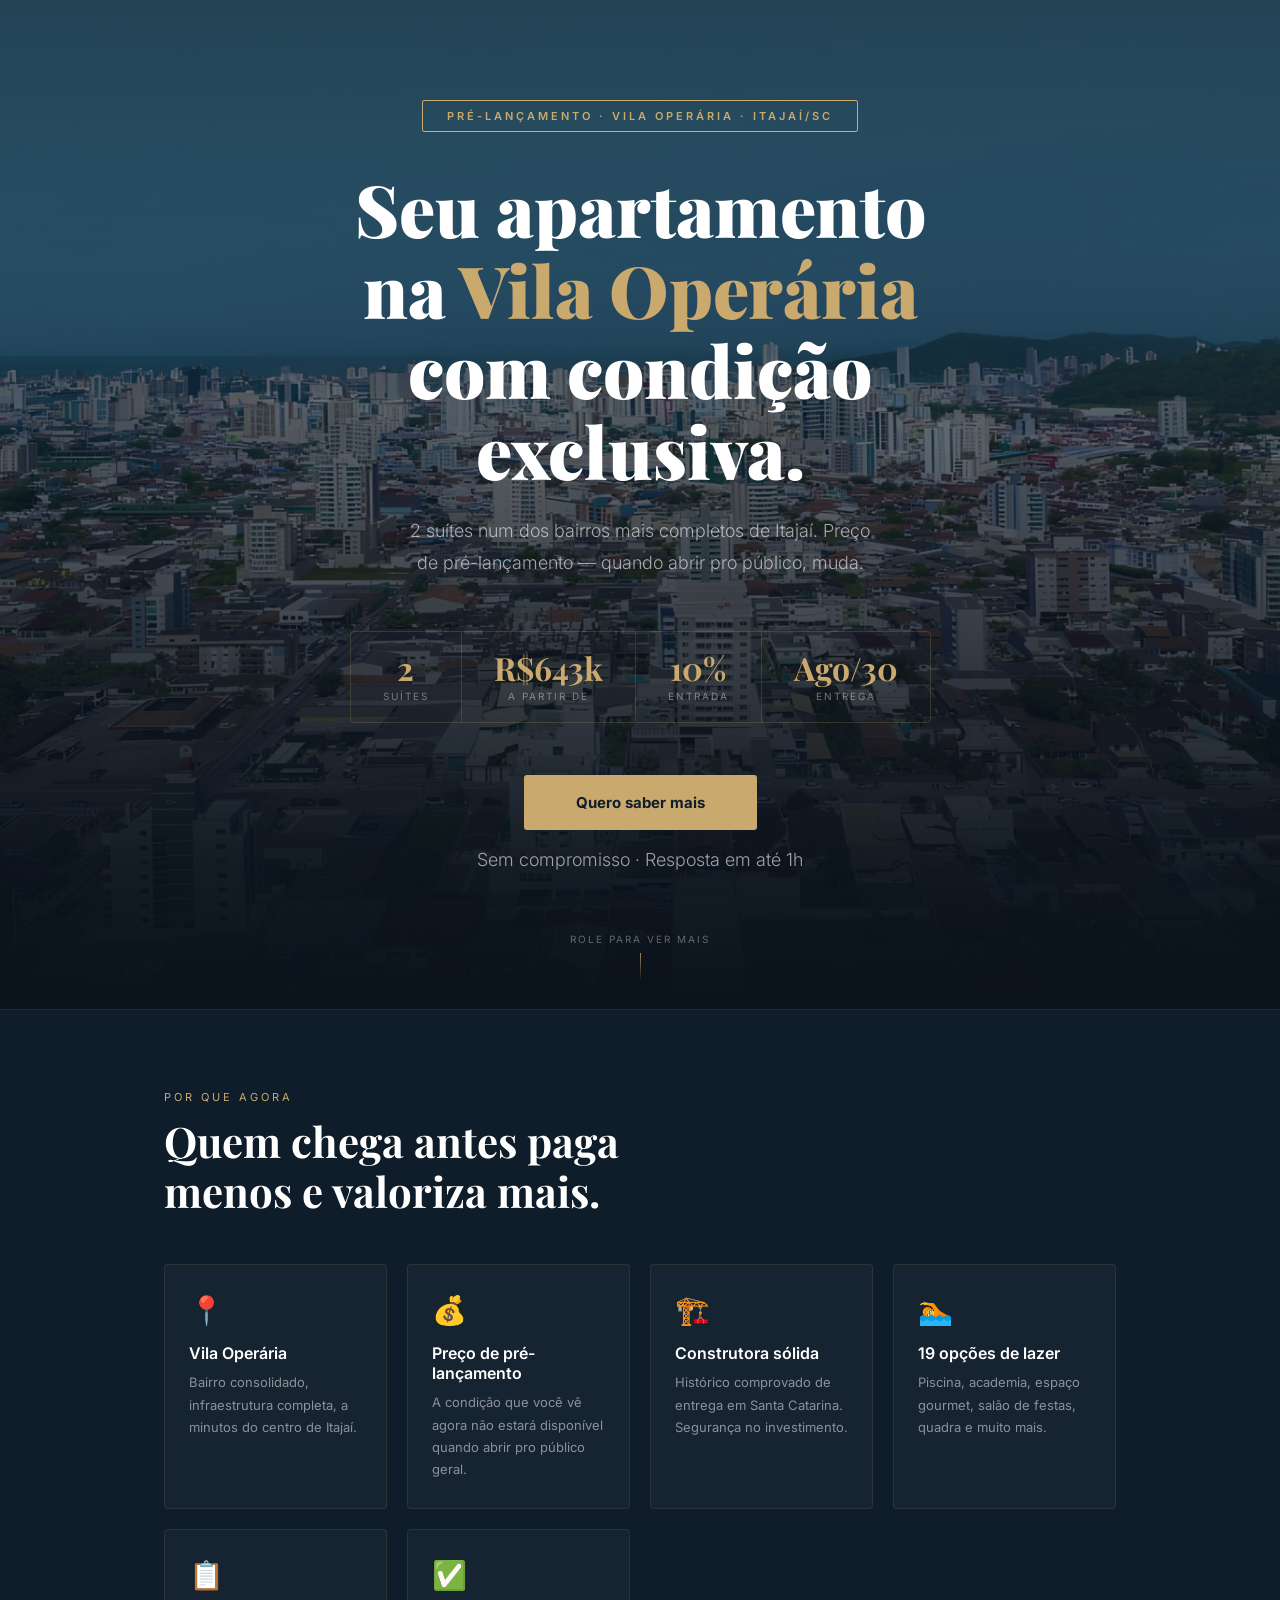
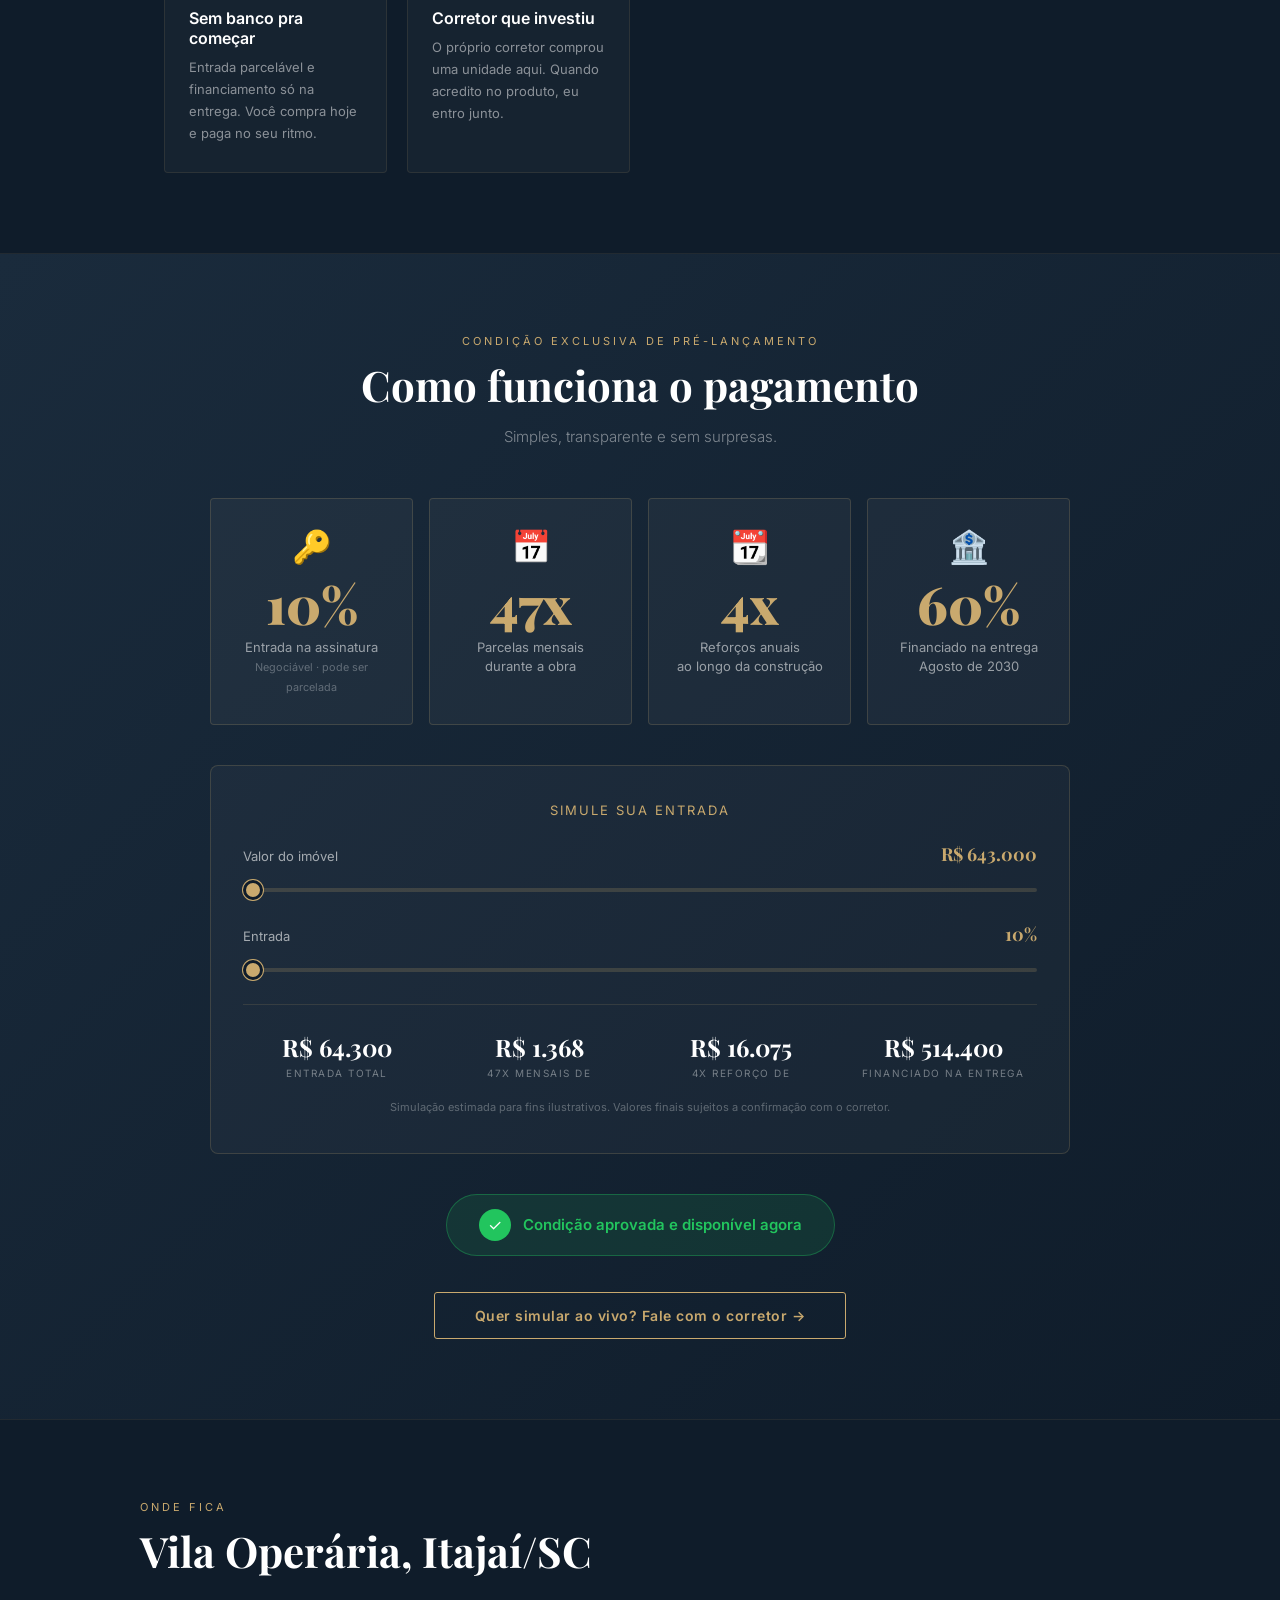
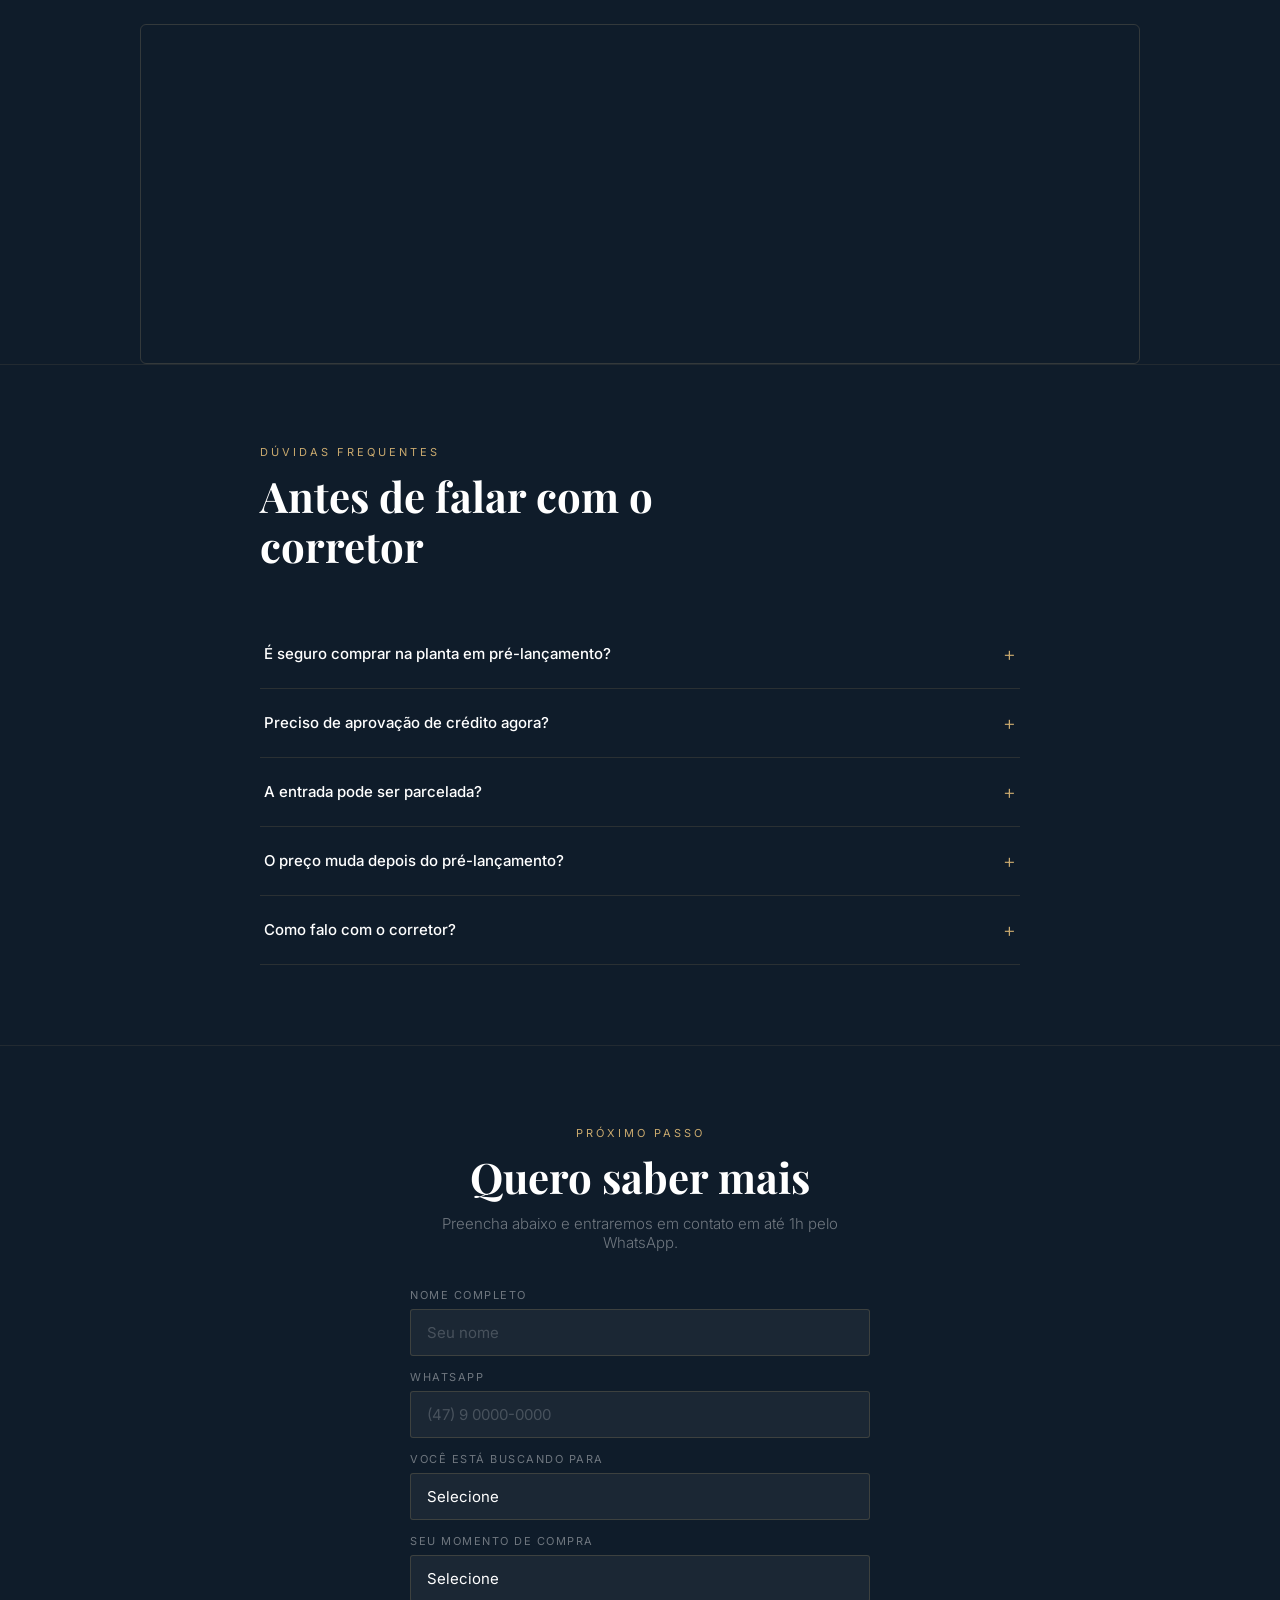
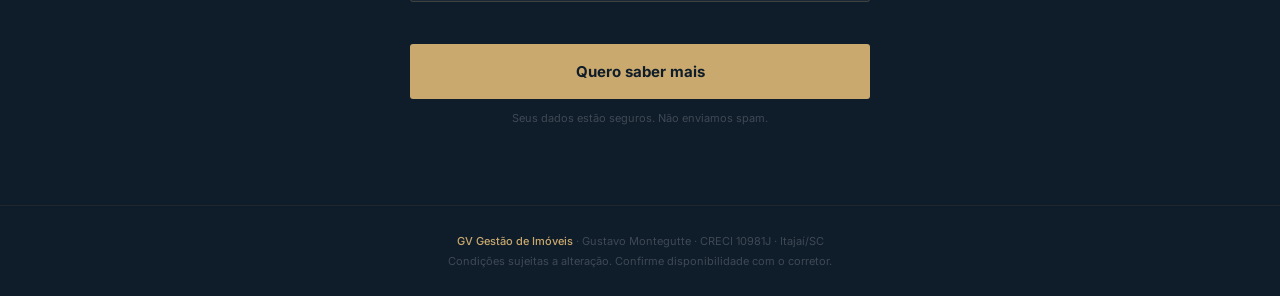
==== index.html @ d8d47662 "Add interactive real estate landing page Header sticky com CTA, barra de progresso de scroll, contad" ====
<!DOCTYPE html>
<html lang="pt-BR">
<head>
<meta charset="UTF-8">
<meta name="viewport" content="width=device-width, initial-scale=1.0">
<title>Apartamentos na Vila Operária — Pré-Lançamento</title>
<meta name="description" content="Apartamentos de 2 suítes na Vila Operária, Itajaí/SC. Condição exclusiva de pré-lançamento, entrada parcelada e financiamento só na entrega.">
<style>
@import url('https://fonts.googleapis.com/css2?family=Playfair+Display:wght@400;700;900&family=Inter:wght@300;400;500;600;700&display=swap');

*,*::before,*::after{box-sizing:border-box;margin:0;padding:0}
:root{
  --navy:#0F1C2A;
  --navy2:#1A2B3C;
  --gold:#C9A96E;
  --gold2:#A8864F;
  --white:#FFFFFF;
  --green:#22C55E;
  --red:#EF4444;
}
html{scroll-behavior:smooth}
body{font-family:'Inter',sans-serif;background:var(--navy);color:var(--white);-webkit-font-smoothing:antialiased;overflow-x:hidden}

/* ANIMAÇÕES */
@keyframes fadeUp{from{opacity:0;transform:translateY(28px)}to{opacity:1;transform:translateY(0)}}
@keyframes fadeIn{from{opacity:0}to{opacity:1}}
@keyframes pulse{0%,100%{box-shadow:0 0 0 0 rgba(34,197,94,0.5)}50%{box-shadow:0 0 0 10px rgba(34,197,94,0)}}
@keyframes spin{to{transform:rotate(360deg)}}
.fade-up{opacity:0;transform:translateY(28px);transition:opacity 0.7s ease,transform 0.7s ease}
.fade-up.visible{opacity:1;transform:translateY(0)}

/* PROGRESS BAR */
.progress-bar{position:fixed;top:0;left:0;height:3px;background:linear-gradient(90deg,var(--gold),var(--gold2));width:0%;z-index:1000;transition:width 0.1s linear}

/* HEADER */
.site-header{
  position:fixed;top:0;left:0;right:0;z-index:900;
  display:flex;align-items:center;justify-content:space-between;
  padding:16px 24px;background:rgba(15,28,42,0);
  border-bottom:1px solid rgba(201,169,110,0);
  transition:background 0.3s ease,border-color 0.3s ease,padding 0.3s ease;
  transform:translateY(-100%);
}
.site-header.show{transform:translateY(0)}
.site-header.scrolled{background:rgba(15,28,42,0.92);backdrop-filter:blur(10px);border-bottom-color:rgba(201,169,110,0.15);padding:12px 24px}
.site-header .logo{font-family:'Playfair Display',serif;font-weight:700;font-size:18px;color:var(--white);letter-spacing:0.5px}
.site-header .logo span{color:var(--gold)}
.site-header nav{display:flex;align-items:center;gap:28px}
.site-header nav a{color:rgba(255,255,255,0.65);text-decoration:none;font-size:13px;font-weight:500;transition:color 0.2s}
.site-header nav a:hover{color:var(--gold)}
.header-cta{
  background:var(--gold);color:var(--navy);font-size:13px;font-weight:700;
  padding:10px 22px;border-radius:3px;text-decoration:none;transition:background 0.2s;
  white-space:nowrap;
}
.header-cta:hover{background:var(--gold2)}
.nav-links{display:flex}
@media(max-width:700px){
  .nav-links{display:none}
}

/* HERO */
.hero{
  min-height:100vh;
  background:
    linear-gradient(to bottom,rgba(10,18,28,0.75) 0%,rgba(10,18,28,0.60) 40%,rgba(10,18,28,0.95) 85%,rgba(10,18,28,1) 100%),
    url('assets/hero-bg.jpg') center center/cover no-repeat;
  display:flex;flex-direction:column;align-items:center;justify-content:center;
  text-align:center;padding:100px 24px 80px;position:relative;
}
.badge{
  display:inline-block;border:1px solid var(--gold);color:var(--gold);
  font-size:11px;font-weight:600;letter-spacing:3px;text-transform:uppercase;
  padding:8px 24px;border-radius:2px;margin-bottom:36px;
  animation:fadeIn 1s ease forwards;
}
.hero h1{
  font-family:'Playfair Display',serif;
  font-size:clamp(38px,6vw,72px);font-weight:900;line-height:1.12;
  max-width:720px;margin-bottom:24px;
  animation:fadeUp 0.9s ease 0.2s forwards;opacity:0;
}
.hero h1 em{font-style:normal;color:var(--gold)}
.hero p{
  font-size:clamp(15px,2vw,18px);color:rgba(255,255,255,0.6);
  max-width:480px;margin-bottom:52px;font-weight:300;line-height:1.8;
  animation:fadeUp 0.9s ease 0.4s forwards;opacity:0;
}
.hero-nums{
  display:flex;gap:0;margin-bottom:52px;
  animation:fadeUp 0.9s ease 0.6s forwards;opacity:0;
  border:1px solid rgba(201,169,110,0.2);border-radius:4px;overflow:hidden;
}
.hero-num{
  padding:20px 32px;text-align:center;
  border-right:1px solid rgba(201,169,110,0.2);
}
.hero-num:last-child{border-right:none}
.hero-num .v{
  font-family:'Playfair Display',serif;font-size:clamp(22px,3vw,32px);
  font-weight:700;color:var(--gold);display:block;line-height:1;
}
.hero-num .l{
  font-size:10px;color:rgba(255,255,255,0.4);letter-spacing:2px;
  text-transform:uppercase;margin-top:6px;display:block;
}
.btn{
  position:relative;overflow:hidden;
  display:inline-block;background:var(--gold);color:var(--navy);
  font-size:15px;font-weight:700;padding:18px 52px;border-radius:3px;
  text-decoration:none;transition:background 0.2s,transform 0.15s;
  animation:fadeUp 0.9s ease 0.8s forwards;opacity:0;
  border:none;cursor:pointer;font-family:'Inter',sans-serif;
}
.btn:hover{background:var(--gold2);transform:translateY(-2px)}
.btn:active{transform:translateY(0)}
.btn .ripple{
  position:absolute;border-radius:50%;background:rgba(255,255,255,0.5);
  transform:scale(0);animation:ripple-anim 0.6s linear;pointer-events:none;
}
@keyframes ripple-anim{to{transform:scale(3);opacity:0}}
.btn-note{font-size:12px;color:rgba(255,255,255,0.3);margin-top:14px;
  animation:fadeUp 0.9s ease 1s forwards;opacity:0;}

.scroll-cue{
  position:absolute;bottom:28px;left:50%;transform:translateX(-50%);
  display:flex;flex-direction:column;align-items:center;gap:8px;
  color:rgba(255,255,255,0.35);font-size:10px;letter-spacing:2px;text-transform:uppercase;
  animation:fadeIn 1s ease 1.4s forwards;opacity:0;
}
.scroll-cue .arrow{width:1px;height:28px;background:linear-gradient(to bottom,rgba(201,169,110,0.8),transparent);
  position:relative;overflow:hidden}
.scroll-cue .arrow::after{
  content:'';position:absolute;top:-100%;left:0;width:100%;height:100%;
  background:var(--gold);animation:scrollDown 1.8s ease infinite;
}
@keyframes scrollDown{0%{top:-100%}100%{top:100%}}

/* DIVIDER */
.divider{width:100%;height:1px;background:rgba(201,169,110,0.1)}

/* SEÇÃO GENÉRICA */
.section{padding:80px 24px;max-width:1000px;margin:0 auto}
.sec-label{font-size:11px;letter-spacing:3px;text-transform:uppercase;color:var(--gold);margin-bottom:12px}
.sec-title{font-family:'Playfair Display',serif;font-size:clamp(26px,4vw,42px);font-weight:700;margin-bottom:48px;max-width:560px;line-height:1.2}

/* CARDS DIFERENCIAIS */
.grid{display:grid;grid-template-columns:repeat(auto-fit,minmax(220px,1fr));gap:20px}
.card{
  background:rgba(255,255,255,0.03);border:1px solid rgba(201,169,110,0.12);
  border-radius:4px;padding:28px 24px;transition:border-color 0.2s,transform 0.2s,background 0.2s;
}
.card:hover{border-color:rgba(201,169,110,0.35);transform:translateY(-3px);background:rgba(255,255,255,0.05)}
.card-icon{font-size:28px;margin-bottom:16px;transition:transform 0.3s ease}
.card:hover .card-icon{transform:scale(1.15) rotate(-4deg)}
.card h3{font-size:16px;font-weight:600;margin-bottom:8px}
.card p{font-size:13px;color:rgba(255,255,255,0.5);line-height:1.7}

/* BLOCO CONDIÇÃO */
.cond-section{
  background:linear-gradient(135deg,#1A2B3C 0%,#0F1C2A 100%);
  padding:80px 24px;
}
.cond-wrap{max-width:860px;margin:0 auto;text-align:center}
.cond-wrap .sec-title{margin:0 auto 16px;text-align:center}
.cond-sub{font-size:15px;color:rgba(255,255,255,0.45);margin-bottom:52px;font-weight:300}

.cond-grid{display:grid;grid-template-columns:repeat(auto-fit,minmax(180px,1fr));gap:16px;margin-bottom:40px}
.cond-card{
  background:rgba(255,255,255,0.04);border:1px solid rgba(201,169,110,0.2);
  border-radius:4px;padding:28px 20px;text-align:center;transition:transform 0.2s,border-color 0.2s;
}
.cond-card:hover{transform:translateY(-3px);border-color:rgba(201,169,110,0.4)}
.cond-card .icon{font-size:32px;margin-bottom:12px}
.cond-card .pct{
  font-family:'Playfair Display',serif;font-size:clamp(32px,5vw,52px);
  font-weight:900;color:var(--gold);line-height:1;display:block;
}
.cond-card .desc{font-size:13px;color:rgba(255,255,255,0.55);margin-top:8px;line-height:1.5}

.aprovado{
  display:inline-flex;align-items:center;gap:12px;
  background:rgba(34,197,94,0.12);border:1px solid rgba(34,197,94,0.35);
  border-radius:50px;padding:14px 32px;margin-bottom:36px;
}
.aprovado .check{
  width:32px;height:32px;background:var(--green);border-radius:50%;
  display:flex;align-items:center;justify-content:center;font-size:16px;
  flex-shrink:0;
}
.aprovado span{font-size:15px;font-weight:600;color:var(--green)}

.btn-outline{
  display:inline-block;border:1px solid var(--gold);color:var(--gold);
  font-size:14px;font-weight:600;padding:14px 40px;border-radius:3px;
  text-decoration:none;letter-spacing:0.5px;transition:background 0.2s,color 0.2s;
}
.btn-outline:hover{background:var(--gold);color:var(--navy)}

/* SIMULADOR */
.simulator{
  background:rgba(255,255,255,0.03);border:1px solid rgba(201,169,110,0.2);
  border-radius:8px;padding:36px 32px;margin-bottom:40px;text-align:left;
}
.simulator-title{font-size:13px;letter-spacing:2px;text-transform:uppercase;color:var(--gold);margin-bottom:24px;text-align:center}
.sim-row{margin-bottom:26px}
.sim-row-head{display:flex;justify-content:space-between;align-items:baseline;margin-bottom:10px}
.sim-row-head label{font-size:13px;color:rgba(255,255,255,0.6)}
.sim-row-head .sim-val{font-family:'Playfair Display',serif;color:var(--gold);font-weight:700;font-size:18px}
input[type="range"]{
  -webkit-appearance:none;width:100%;height:4px;border-radius:2px;
  background:rgba(201,169,110,0.2);outline:none;
}
input[type="range"]::-webkit-slider-thumb{
  -webkit-appearance:none;width:20px;height:20px;border-radius:50%;
  background:var(--gold);cursor:pointer;border:3px solid var(--navy);box-shadow:0 0 0 1px var(--gold);
  transition:transform 0.15s;
}
input[type="range"]::-webkit-slider-thumb:hover{transform:scale(1.15)}
input[type="range"]::-moz-range-thumb{
  width:20px;height:20px;border-radius:50%;background:var(--gold);cursor:pointer;
  border:3px solid var(--navy);box-shadow:0 0 0 1px var(--gold);
}
.sim-results{
  display:grid;grid-template-columns:repeat(auto-fit,minmax(140px,1fr));gap:14px;
  margin-top:28px;padding-top:26px;border-top:1px solid rgba(201,169,110,0.15);
}
.sim-result{text-align:center}
.sim-result .n{font-family:'Playfair Display',serif;font-size:clamp(18px,2.4vw,24px);font-weight:700;color:var(--white);display:block}
.sim-result .lbl{font-size:10px;color:rgba(255,255,255,0.4);letter-spacing:1.5px;text-transform:uppercase;margin-top:4px;display:block}
.sim-note{font-size:11px;color:rgba(255,255,255,0.3);margin-top:20px;text-align:center;line-height:1.6}

/* MAPA / LOCALIZAÇÃO */
.map-section{padding:80px 24px 0}
.map-wrap{max-width:1000px;margin:0 auto}
.map-frame{
  width:100%;height:340px;border:1px solid rgba(201,169,110,0.2);border-radius:6px;
  overflow:hidden;filter:grayscale(0.3) contrast(1.05);
}
.map-frame iframe{width:100%;height:100%;border:0;display:block}

/* FAQ */
.faq-section{padding:80px 24px}
.faq-wrap{max-width:760px;margin:0 auto}
.faq-item{border-bottom:1px solid rgba(201,169,110,0.15)}
.faq-q{
  width:100%;background:none;border:none;text-align:left;
  padding:22px 4px;display:flex;justify-content:space-between;align-items:center;
  cursor:pointer;color:var(--white);font-size:15px;font-weight:500;font-family:'Inter',sans-serif;
}
.faq-q .plus{
  font-size:20px;color:var(--gold);flex-shrink:0;margin-left:16px;
  transition:transform 0.3s ease;font-weight:300;
}
.faq-item.open .faq-q .plus{transform:rotate(135deg)}
.faq-a{
  max-height:0;overflow:hidden;transition:max-height 0.35s ease,padding 0.35s ease;
  font-size:14px;color:rgba(255,255,255,0.55);line-height:1.8;padding:0 4px;
}
.faq-item.open .faq-a{max-height:260px;padding:0 4px 22px}

/* FORMULÁRIO */
.form-section{padding:80px 24px;text-align:center}
.form-wrap{max-width:460px;margin:0 auto}
.form-wrap .sec-title{margin:0 auto 12px;text-align:center}
.form-sub{font-size:15px;color:rgba(255,255,255,0.4);margin-bottom:36px;font-weight:300}
.form-group{margin-bottom:14px;text-align:left;position:relative}
.form-group label{
  display:block;font-size:11px;letter-spacing:1.5px;text-transform:uppercase;
  color:rgba(255,255,255,0.4);margin-bottom:7px;
}
.form-group input,.form-group select{
  width:100%;background:rgba(255,255,255,0.05);
  border:1px solid rgba(201,169,110,0.2);border-radius:3px;
  padding:13px 16px;color:var(--white);font-size:15px;
  font-family:'Inter',sans-serif;outline:none;transition:border-color 0.2s;
  -webkit-appearance:none;
}
.form-group input::placeholder{color:rgba(255,255,255,0.2)}
.form-group input:focus,.form-group select:focus{border-color:var(--gold)}
.form-group select option{background:var(--navy);color:var(--white)}
.form-group.error input,.form-group.error select{border-color:var(--red)}
.form-error{font-size:11px;color:var(--red);margin-top:6px;display:none}
.form-group.error .form-error{display:block}
.btn-full{width:100%;max-width:460px;text-align:center;margin-top:8px}
.btn-full:disabled{opacity:0.6;cursor:not-allowed;transform:none!important}
.form-note{font-size:11px;color:rgba(255,255,255,0.2);margin-top:12px}
.spinner{
  display:inline-block;width:14px;height:14px;border:2px solid rgba(15,28,42,0.3);
  border-top-color:var(--navy);border-radius:50%;animation:spin 0.6s linear infinite;
  vertical-align:middle;margin-right:8px;
}
.form-success{
  display:none;background:rgba(34,197,94,0.1);border:1px solid rgba(34,197,94,0.35);
  border-radius:6px;padding:28px 24px;text-align:center;
}
.form-success.show{display:block;animation:fadeUp 0.5s ease forwards}
.form-success .check{
  width:48px;height:48px;background:var(--green);border-radius:50%;
  display:flex;align-items:center;justify-content:center;font-size:22px;
  margin:0 auto 16px;
}
.form-success h3{font-size:17px;margin-bottom:8px}
.form-success p{font-size:13px;color:rgba(255,255,255,0.55);line-height:1.7}

/* FOOTER */
footer{padding:28px 24px;text-align:center;border-top:1px solid rgba(201,169,110,0.08)}
footer p{font-size:11px;color:rgba(255,255,255,0.2)}
footer strong{color:var(--gold);font-weight:500}

/* WHATSAPP FLUTUANTE */
.wa-float{
  position:fixed;bottom:24px;right:24px;z-index:800;
  width:58px;height:58px;border-radius:50%;
  background:var(--green);display:flex;align-items:center;justify-content:center;
  box-shadow:0 4px 18px rgba(0,0,0,0.35);text-decoration:none;
  animation:pulse 2.5s infinite;transition:transform 0.2s;
  opacity:0;transform:scale(0.6) translateY(20px);pointer-events:none;
}
.wa-float.show{opacity:1;transform:scale(1) translateY(0);pointer-events:auto}
.wa-float:hover{transform:scale(1.08)}
.wa-float svg{width:28px;height:28px;fill:#fff}

/* BACK TO TOP */
.to-top{
  position:fixed;bottom:24px;left:24px;z-index:800;
  width:44px;height:44px;border-radius:50%;
  background:rgba(255,255,255,0.06);border:1px solid rgba(201,169,110,0.3);
  color:var(--gold);display:flex;align-items:center;justify-content:center;
  cursor:pointer;font-size:16px;transition:opacity 0.3s,transform 0.2s,background 0.2s;
  opacity:0;transform:translateY(20px);pointer-events:none;
}
.to-top.show{opacity:1;transform:translateY(0);pointer-events:auto}
.to-top:hover{background:rgba(201,169,110,0.15)}

@media(max-width:560px){
  .hero-nums{flex-wrap:wrap}
  .hero-num{flex:1 1 40%}
  .to-top{width:38px;height:38px;bottom:20px;left:16px}
  .wa-float{width:52px;height:52px;bottom:20px;right:16px}
}
</style>
</head>
<body>

<div class="progress-bar" id="progressBar"></div>

<!-- HEADER STICKY -->
<header class="site-header" id="siteHeader">
  <div class="logo">GV <span>Imóveis</span></div>
  <nav>
    <div class="nav-links">
      <a href="#diferenciais">Diferenciais</a>
      <a href="#condicao">Pagamento</a>
      <a href="#faq">Dúvidas</a>
    </div>
  </nav>
  <a href="#formulario" class="header-cta">Falar com corretor</a>
</header>

<!-- HERO -->
<section class="hero">
  <span class="badge">Pré-Lançamento · Vila Operária · Itajaí/SC</span>

  <h1>Seu apartamento<br>na <em>Vila Operária</em><br>com condição exclusiva.</h1>

  <p>2 suítes num dos bairros mais completos de Itajaí. Preço de pré-lançamento — quando abrir pro público, muda.</p>

  <div class="hero-nums">
    <div class="hero-num"><span class="v" data-target="2" data-suffix="">0</span><span class="l">Suítes</span></div>
    <div class="hero-num"><span class="v" data-target="643" data-prefix="R$" data-suffix="k">R$0k</span><span class="l">A partir de</span></div>
    <div class="hero-num"><span class="v" data-target="10" data-suffix="%">0%</span><span class="l">Entrada</span></div>
    <div class="hero-num"><span class="v" data-static="Ago/30">Ago/30</span><span class="l">Entrega</span></div>
  </div>

  <a href="#formulario" class="btn" id="heroCta">Quero saber mais</a>
  <p class="btn-note">Sem compromisso · Resposta em até 1h</p>

  <div class="scroll-cue"><span>Role para ver mais</span><div class="arrow"></div></div>
</section>

<div class="divider"></div>

<!-- DIFERENCIAIS -->
<div class="section" id="diferenciais">
  <p class="sec-label fade-up">Por que agora</p>
  <h2 class="sec-title fade-up">Quem chega antes paga menos e valoriza mais.</h2>

  <div class="grid">
    <div class="card fade-up">
      <div class="card-icon">📍</div>
      <h3>Vila Operária</h3>
      <p>Bairro consolidado, infraestrutura completa, a minutos do centro de Itajaí.</p>
    </div>
    <div class="card fade-up">
      <div class="card-icon">💰</div>
      <h3>Preço de pré-lançamento</h3>
      <p>A condição que você vê agora não estará disponível quando abrir pro público geral.</p>
    </div>
    <div class="card fade-up">
      <div class="card-icon">🏗️</div>
      <h3>Construtora sólida</h3>
      <p>Histórico comprovado de entrega em Santa Catarina. Segurança no investimento.</p>
    </div>
    <div class="card fade-up">
      <div class="card-icon">🏊</div>
      <h3>19 opções de lazer</h3>
      <p>Piscina, academia, espaço gourmet, salão de festas, quadra e muito mais.</p>
    </div>
    <div class="card fade-up">
      <div class="card-icon">📋</div>
      <h3>Sem banco pra começar</h3>
      <p>Entrada parcelável e financiamento só na entrega. Você compra hoje e paga no seu ritmo.</p>
    </div>
    <div class="card fade-up">
      <div class="card-icon">✅</div>
      <h3>Corretor que investiu</h3>
      <p>O próprio corretor comprou uma unidade aqui. Quando acredito no produto, eu entro junto.</p>
    </div>
  </div>
</div>

<div class="divider"></div>

<!-- CONDIÇÃO DE PAGAMENTO -->
<section class="cond-section" id="condicao">
  <div class="cond-wrap">
    <p class="sec-label fade-up">Condição exclusiva de pré-lançamento</p>
    <h2 class="sec-title fade-up">Como funciona o pagamento</h2>
    <p class="cond-sub fade-up">Simples, transparente e sem surpresas.</p>

    <div class="cond-grid">
      <div class="cond-card fade-up">
        <div class="icon">🔑</div>
        <span class="pct">10%</span>
        <p class="desc">Entrada na assinatura<br><small style="color:rgba(255,255,255,0.3)">Negociável · pode ser parcelada</small></p>
      </div>
      <div class="cond-card fade-up">
        <div class="icon">📅</div>
        <span class="pct">47x</span>
        <p class="desc">Parcelas mensais<br>durante a obra</p>
      </div>
      <div class="cond-card fade-up">
        <div class="icon">📆</div>
        <span class="pct">4x</span>
        <p class="desc">Reforços anuais<br>ao longo da construção</p>
      </div>
      <div class="cond-card fade-up">
        <div class="icon">🏦</div>
        <span class="pct">60%</span>
        <p class="desc">Financiado na entrega<br>Agosto de 2030</p>
      </div>
    </div>

    <!-- SIMULADOR INTERATIVO -->
    <div class="simulator fade-up">
      <p class="simulator-title">Simule sua entrada</p>

      <div class="sim-row">
        <div class="sim-row-head">
          <label>Valor do imóvel</label>
          <span class="sim-val" id="simValorLabel">R$ 643.000</span>
        </div>
        <input type="range" id="simValor" min="643000" max="900000" step="1000" value="643000">
      </div>

      <div class="sim-row">
        <div class="sim-row-head">
          <label>Entrada</label>
          <span class="sim-val" id="simEntradaLabel">10%</span>
        </div>
        <input type="range" id="simEntrada" min="10" max="30" step="1" value="10">
      </div>

      <div class="sim-results">
        <div class="sim-result"><span class="n" id="resEntradaTotal">—</span><span class="lbl">Entrada total</span></div>
        <div class="sim-result"><span class="n" id="resParcelaMensal">—</span><span class="lbl">47x mensais de</span></div>
        <div class="sim-result"><span class="n" id="resReforco">—</span><span class="lbl">4x reforço de</span></div>
        <div class="sim-result"><span class="n" id="resFinanciado">—</span><span class="lbl">Financiado na entrega</span></div>
      </div>
      <p class="sim-note">Simulação estimada para fins ilustrativos. Valores finais sujeitos a confirmação com o corretor.</p>
    </div>

    <div class="aprovado fade-up">
      <div class="check">✓</div>
      <span>Condição aprovada e disponível agora</span>
    </div>

    <br>
    <a href="#formulario" class="btn-outline fade-up">Quer simular ao vivo? Fale com o corretor →</a>
  </div>
</section>

<div class="divider"></div>

<!-- LOCALIZAÇÃO -->
<section class="map-section">
  <div class="map-wrap">
    <p class="sec-label fade-up">Onde fica</p>
    <h2 class="sec-title fade-up">Vila Operária, Itajaí/SC</h2>
    <div class="map-frame fade-up">
      <iframe
        src="https://www.google.com/maps?q=Vila+Oper%C3%A1ria,+Itaja%C3%AD+-+SC&output=embed"
        loading="lazy"
        referrerpolicy="no-referrer-when-downgrade"
        title="Mapa da Vila Operária, Itajaí/SC">
      </iframe>
    </div>
  </div>
</section>

<div class="divider"></div>

<!-- FAQ -->
<section class="faq-section" id="faq">
  <div class="faq-wrap">
    <p class="sec-label fade-up">Dúvidas frequentes</p>
    <h2 class="sec-title fade-up">Antes de falar com o corretor</h2>

    <div class="faq-item fade-up">
      <button class="faq-q">É seguro comprar na planta em pré-lançamento?
        <span class="plus">+</span>
      </button>
      <div class="faq-a"><p>Sim. Verifique sempre o histórico de entregas da construtora e o registro de incorporação do empreendimento — informações que apresentamos e confirmamos junto com você antes da assinatura.</p></div>
    </div>
    <div class="faq-item fade-up">
      <button class="faq-q">Preciso de aprovação de crédito agora?
        <span class="plus">+</span>
      </button>
      <div class="faq-a"><p>Não. O financiamento bancário só entra na entrega das chaves, em Agosto de 2030. Até lá, você paga apenas a entrada e as parcelas diretamente à construtora.</p></div>
    </div>
    <div class="faq-item fade-up">
      <button class="faq-q">A entrada pode ser parcelada?
        <span class="plus">+</span>
      </button>
      <div class="faq-a"><p>Sim, a entrada de 10% é negociável e pode ser dividida. O corretor apresenta as opções disponíveis na conversa inicial.</p></div>
    </div>
    <div class="faq-item fade-up">
      <button class="faq-q">O preço muda depois do pré-lançamento?
        <span class="plus">+</span>
      </button>
      <div class="faq-a"><p>Sim. A condição atual é exclusiva para quem reserva na fase de pré-lançamento. Após a abertura ao público geral, valores e condições costumam ser reajustados.</p></div>
    </div>
    <div class="faq-item fade-up">
      <button class="faq-q">Como falo com o corretor?
        <span class="plus">+</span>
      </button>
      <div class="faq-a"><p>Preencha o formulário abaixo com seus dados e você será direcionado ao WhatsApp com uma mensagem pronta. A resposta costuma ocorrer em até 1 hora.</p></div>
    </div>
  </div>
</section>

<div class="divider"></div>

<!-- FORMULÁRIO -->
<section class="form-section" id="formulario">
  <div class="form-wrap">
    <p class="sec-label">Próximo passo</p>
    <h2 class="sec-title">Quero saber mais</h2>
    <p class="form-sub">Preencha abaixo e entraremos em contato em até 1h pelo WhatsApp.</p>

    <form id="leadForm" novalidate>
      <div class="form-group" id="grpNome">
        <label>Nome completo</label>
        <input type="text" id="inputNome" placeholder="Seu nome" required>
        <span class="form-error">Informe seu nome completo.</span>
      </div>
      <div class="form-group" id="grpTel">
        <label>WhatsApp</label>
        <input type="tel" id="inputTel" placeholder="(47) 9 0000-0000" required maxlength="16">
        <span class="form-error">Informe um WhatsApp válido com DDD.</span>
      </div>
      <div class="form-group" id="grpInteresse">
        <label>Você está buscando para</label>
        <select id="inputInteresse" required>
          <option value="" disabled selected>Selecione</option>
          <option>Morar</option>
          <option>Investir</option>
          <option>Os dois</option>
        </select>
        <span class="form-error">Selecione uma opção.</span>
      </div>
      <div class="form-group" id="grpMomento">
        <label>Seu momento de compra</label>
        <select id="inputMomento" required>
          <option value="" disabled selected>Selecione</option>
          <option>Quero comprar nos próximos 3 meses</option>
          <option>Estou pesquisando para decidir em breve</option>
          <option>Ainda estou no início da pesquisa</option>
        </select>
        <span class="form-error">Selecione uma opção.</span>
      </div>
      <br>
      <button type="submit" class="btn btn-full" id="submitBtn">Quero saber mais</button>
      <p class="form-note">Seus dados estão seguros. Não enviamos spam.</p>
    </form>

    <div class="form-success" id="formSuccess">
      <div class="check">✓</div>
      <h3>Tudo pronto!</h3>
      <p>Abrimos o WhatsApp com sua mensagem. Se não abriu automaticamente, <a href="#" id="waFallback" style="color:var(--gold)">clique aqui</a>.</p>
    </div>
  </div>
</section>

<!-- FOOTER -->
<footer>
  <p><strong>GV Gestão de Imóveis</strong> · Gustavo Montegutte · CRECI 10981J · Itajaí/SC</p>
  <p style="margin-top:6px">Condições sujeitas a alteração. Confirme disponibilidade com o corretor.</p>
</footer>

<!-- FLUTUANTES -->
<a href="https://wa.me/5547999380391?text=Ol%C3%A1!%20Vim%20pelo%20site%20e%20tenho%20interesse%20no%20pr%C3%A9-lan%C3%A7amento%20da%20Vila%20Oper%C3%A1ria." target="_blank" class="wa-float" id="waFloat" aria-label="Falar no WhatsApp">
  <svg viewBox="0 0 32 32"><path d="M16.001 3C9.373 3 4 8.373 4 15c0 2.475.744 4.775 2.017 6.693L4 29l7.49-1.963A11.94 11.94 0 0 0 16.001 27C22.629 27 28 21.627 28 15S22.629 3 16.001 3zm0 21.75c-1.94 0-3.75-.52-5.31-1.43l-.38-.22-4.44 1.165 1.185-4.33-.246-.394A9.71 9.71 0 0 1 5.25 15c0-5.936 4.815-10.75 10.751-10.75S26.75 9.064 26.75 15 21.936 24.75 16.001 24.75zm5.938-8.06c-.325-.163-1.924-.95-2.223-1.058-.298-.108-.516-.163-.733.163-.217.325-.84 1.058-1.03 1.276-.19.217-.38.244-.706.081-.325-.163-1.372-.505-2.613-1.612-.966-.861-1.618-1.925-1.807-2.25-.19-.325-.02-.5.143-.663.147-.146.325-.38.488-.57.163-.19.217-.325.325-.542.108-.217.054-.407-.027-.57-.081-.163-.733-1.766-1.005-2.419-.264-.634-.532-.548-.733-.558-.19-.008-.407-.01-.624-.01-.217 0-.57.081-.868.407-.298.325-1.138 1.113-1.138 2.715 0 1.602 1.165 3.15 1.327 3.368.163.217 2.293 3.5 5.556 4.908.776.335 1.382.535 1.854.685.779.248 1.488.213 2.048.13.625-.093 1.924-.786 2.196-1.546.271-.76.271-1.412.19-1.546-.081-.135-.298-.217-.624-.38z"/></svg>
</a>
<button class="to-top" id="toTop" aria-label="Voltar ao topo">↑</button>

<script>
// Progress bar
const progressBar = document.getElementById('progressBar');
function updateProgress(){
  const h = document.documentElement;
  const scrolled = (h.scrollTop) / (h.scrollHeight - h.clientHeight) * 100;
  progressBar.style.width = scrolled + '%';
}

// Sticky header show/hide + floating buttons
const header = document.getElementById('siteHeader');
const waFloat = document.getElementById('waFloat');
const toTop = document.getElementById('toTop');
const heroHeight = () => document.querySelector('.hero').offsetHeight;

function onScroll(){
  updateProgress();
  const y = window.scrollY;
  if (y > heroHeight() * 0.6) {
    header.classList.add('show','scrolled');
    waFloat.classList.add('show');
    toTop.classList.add('show');
  } else {
    header.classList.remove('show','scrolled');
    waFloat.classList.remove('show');
    toTop.classList.remove('show');
  }
}
window.addEventListener('scroll', onScroll, {passive:true});
onScroll();

toTop.addEventListener('click', () => window.scrollTo({top:0, behavior:'smooth'}));

// Scroll fade-up animations
const obs = new IntersectionObserver((entries) => {
  entries.forEach(e => { if(e.isIntersecting) e.target.classList.add('visible') })
}, {threshold: 0.12});
document.querySelectorAll('.fade-up').forEach(el => obs.observe(el));

// Animated hero numbers (count up)
function animateCount(el){
  const target = parseFloat(el.dataset.target);
  const prefix = el.dataset.prefix || '';
  const suffix = el.dataset.suffix || '';
  const duration = 1400;
  const start = performance.now();
  function tick(now){
    const p = Math.min((now - start) / duration, 1);
    const eased = 1 - Math.pow(1 - p, 3);
    const val = Math.round(target * eased);
    el.textContent = prefix + val + suffix;
    if (p < 1) requestAnimationFrame(tick);
  }
  requestAnimationFrame(tick);
}
window.addEventListener('load', () => {
  setTimeout(() => {
    document.querySelectorAll('.hero-num .v[data-target]').forEach(animateCount);
  }, 700);
});

// Button ripple effect
document.querySelectorAll('.btn').forEach(btn => {
  btn.addEventListener('click', function(e){
    const rect = this.getBoundingClientRect();
    const ripple = document.createElement('span');
    ripple.className = 'ripple';
    const size = Math.max(rect.width, rect.height);
    ripple.style.width = ripple.style.height = size + 'px';
    ripple.style.left = (e.clientX - rect.left - size/2) + 'px';
    ripple.style.top = (e.clientY - rect.top - size/2) + 'px';
    this.appendChild(ripple);
    setTimeout(() => ripple.remove(), 650);
  });
});

// FAQ accordion
document.querySelectorAll('.faq-item').forEach(item => {
  item.querySelector('.faq-q').addEventListener('click', () => {
    const wasOpen = item.classList.contains('open');
    document.querySelectorAll('.faq-item.open').forEach(i => i.classList.remove('open'));
    if (!wasOpen) item.classList.add('open');
  });
});

// Payment simulator
const simValor = document.getElementById('simValor');
const simEntrada = document.getElementById('simEntrada');
const fmt = (n) => 'R$ ' + Math.round(n).toLocaleString('pt-BR');

function updateSimulator(){
  const valor = parseFloat(simValor.value);
  const entradaPct = parseFloat(simEntrada.value);

  document.getElementById('simValorLabel').textContent = fmt(valor);
  document.getElementById('simEntradaLabel').textContent = entradaPct + '%';

  const entradaTotal = valor * (entradaPct / 100);
  const reforcoTotal = valor * 0.10;
  const financiadoTotal = valor - entradaTotal - reforcoTotal;

  const parcelaMensal = entradaTotal / 47;
  const reforcoParcela = reforcoTotal / 4;

  document.getElementById('resEntradaTotal').textContent = fmt(entradaTotal);
  document.getElementById('resParcelaMensal').textContent = fmt(parcelaMensal);
  document.getElementById('resReforco').textContent = fmt(reforcoParcela);
  document.getElementById('resFinanciado').textContent = fmt(financiadoTotal);
}
simValor.addEventListener('input', updateSimulator);
simEntrada.addEventListener('input', updateSimulator);
updateSimulator();

// Phone mask
const inputTel = document.getElementById('inputTel');
inputTel.addEventListener('input', function(){
  let v = this.value.replace(/\D/g,'').slice(0,11);
  if (v.length > 6) {
    v = v.replace(/(\d{2})(\d{1})(\d{4})(\d{0,4})/, '($1) $2 $3-$4');
  } else if (v.length > 2) {
    v = v.replace(/(\d{2})(\d{0,5})/, '($1) $2');
  }
  this.value = v.trim();
});

// Form validation + submit
const form = document.getElementById('leadForm');
const submitBtn = document.getElementById('submitBtn');
const formSuccess = document.getElementById('formSuccess');

function validateField(groupId, isValid){
  const group = document.getElementById(groupId);
  group.classList.toggle('error', !isValid);
  return isValid;
}

document.querySelectorAll('#leadForm input, #leadForm select').forEach(field => {
  const evt = field.tagName === 'SELECT' ? 'change' : 'input';
  field.addEventListener(evt, () => field.closest('.form-group').classList.remove('error'));
});

form.addEventListener('submit', function(e){
  e.preventDefault();

  const nome = document.getElementById('inputNome').value.trim();
  const tel = document.getElementById('inputTel').value.trim();
  const interesse = document.getElementById('inputInteresse').value;
  const momento = document.getElementById('inputMomento').value;
  const telDigits = tel.replace(/\D/g,'');

  const nomeOk = nome.length >= 3 && nome.includes(' ');
  const telOk = telDigits.length >= 10;
  const interesseOk = !!interesse;
  const momentoOk = !!momento;

  const allOk = [
    validateField('grpNome', nomeOk),
    validateField('grpTel', telOk),
    validateField('grpInteresse', interesseOk),
    validateField('grpMomento', momentoOk),
  ].every(Boolean);

  if (!allOk) {
    form.querySelector('.form-group.error input, .form-group.error select')?.focus();
    return;
  }

  submitBtn.disabled = true;
  submitBtn.innerHTML = '<span class="spinner"></span>Enviando...';

  const msg = encodeURIComponent(
    `Olá! Vim pelo site e tenho interesse no pré-lançamento.\n\n` +
    `Nome: ${nome}\n` +
    `Interesse: ${interesse}\n` +
    `Momento: ${momento}`
  );
  const waUrl = `https://wa.me/5547999380391?text=${msg}`;

  setTimeout(() => {
    window.open(waUrl, '_blank');
    form.style.display = 'none';
    formSuccess.classList.add('show');
    document.getElementById('waFallback').href = waUrl;
  }, 500);
});
</script>

</body>
</html>
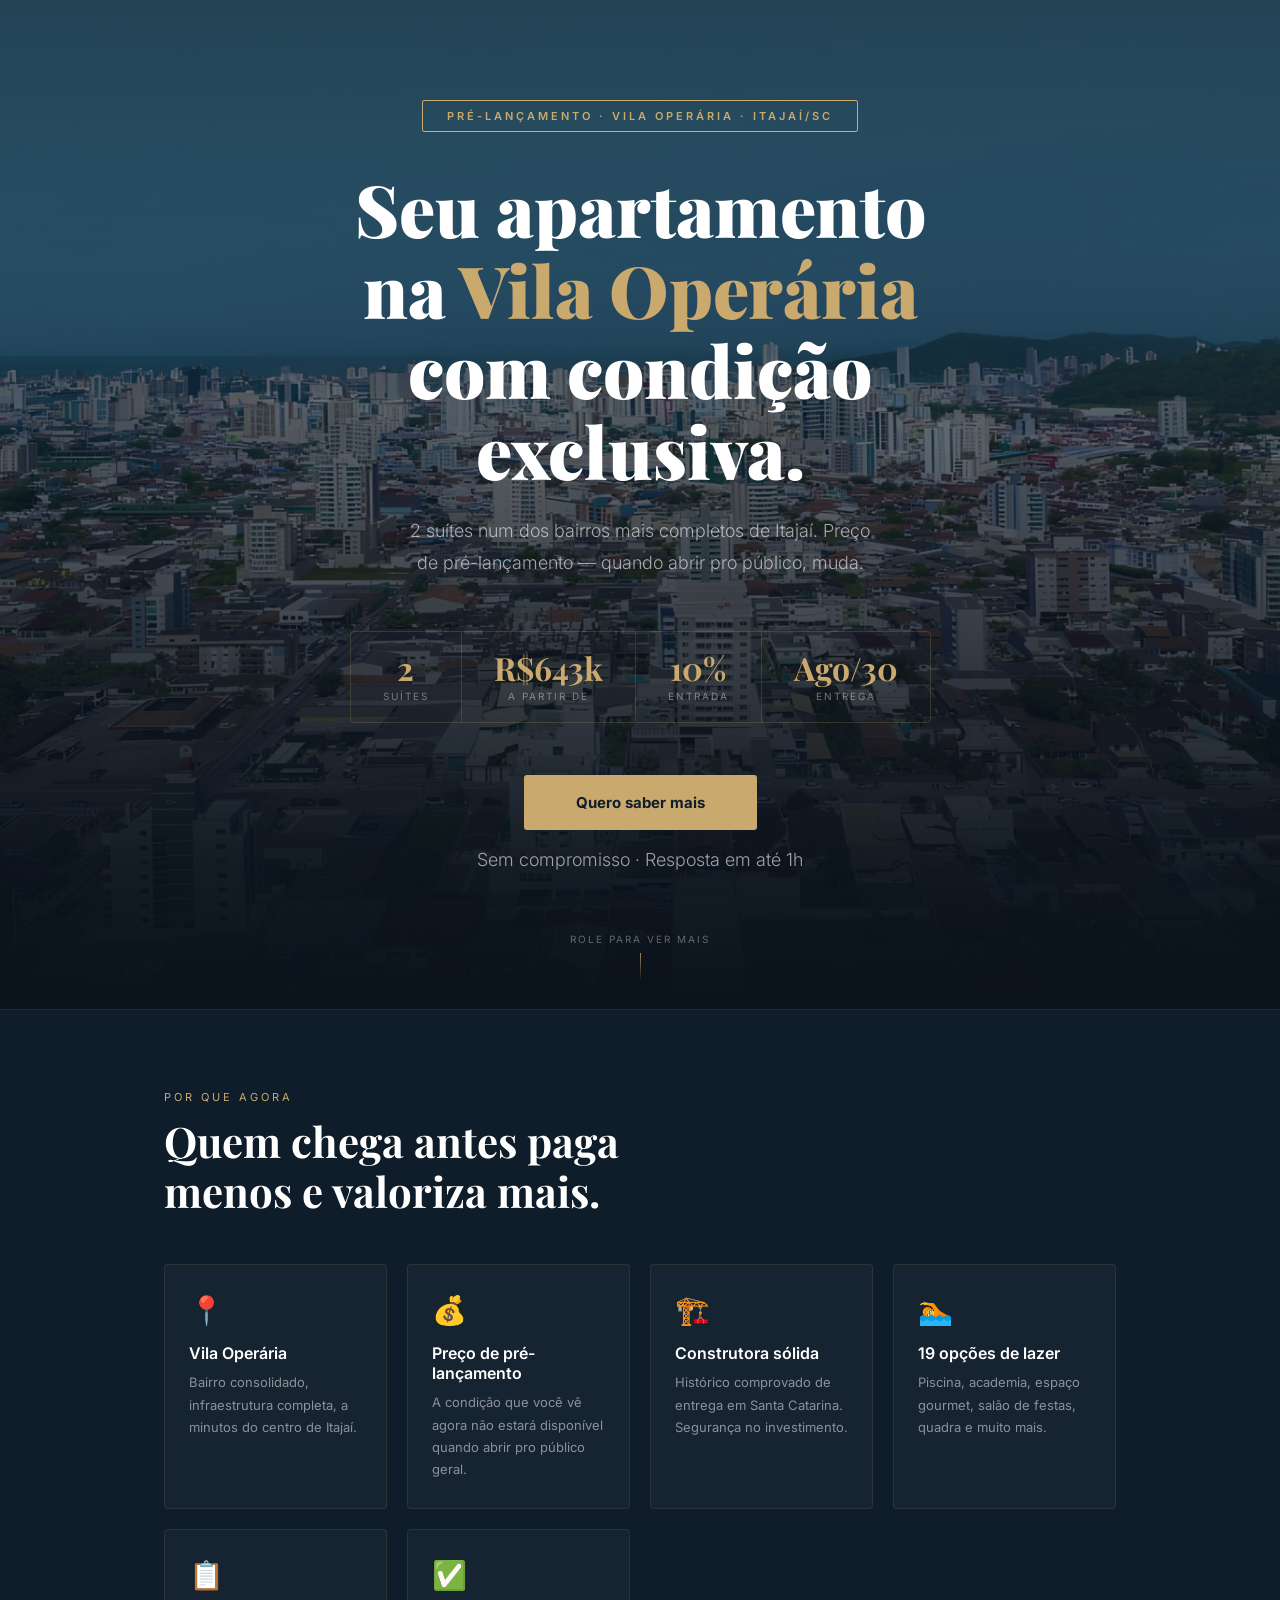
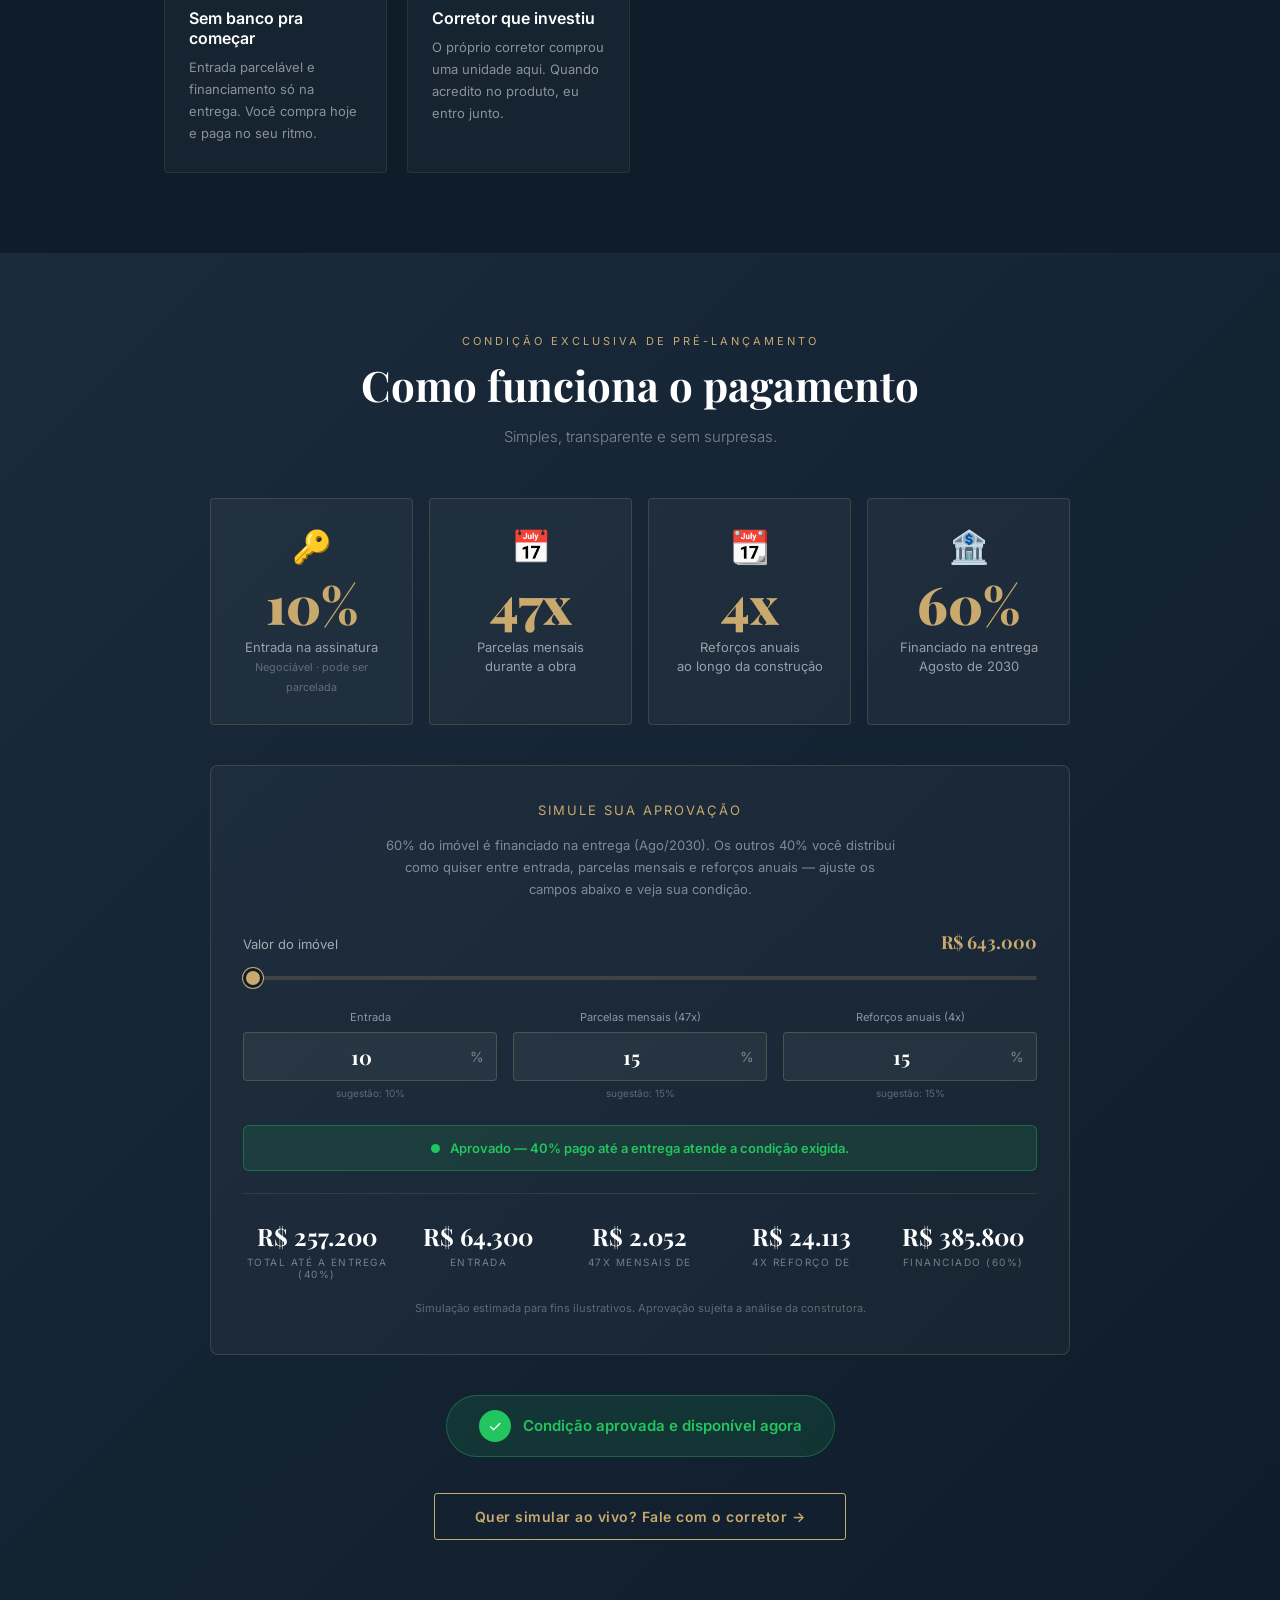
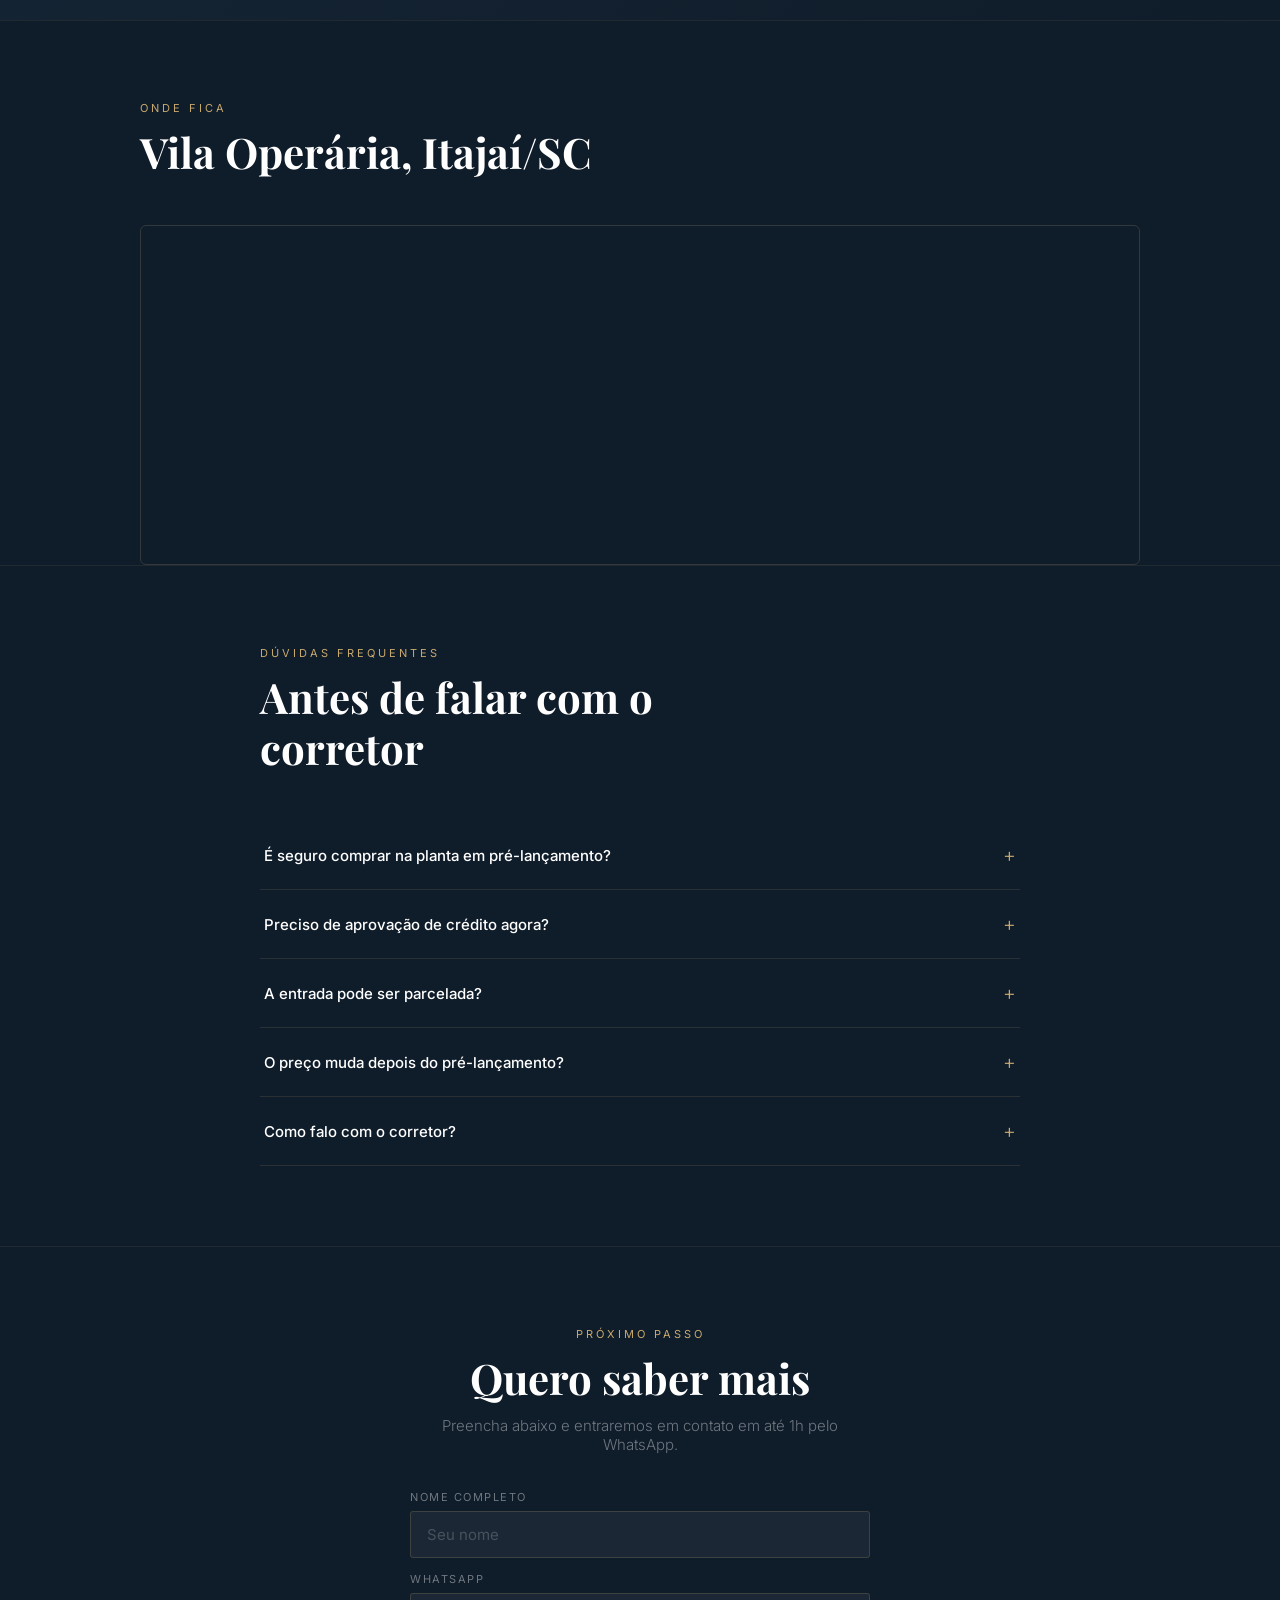
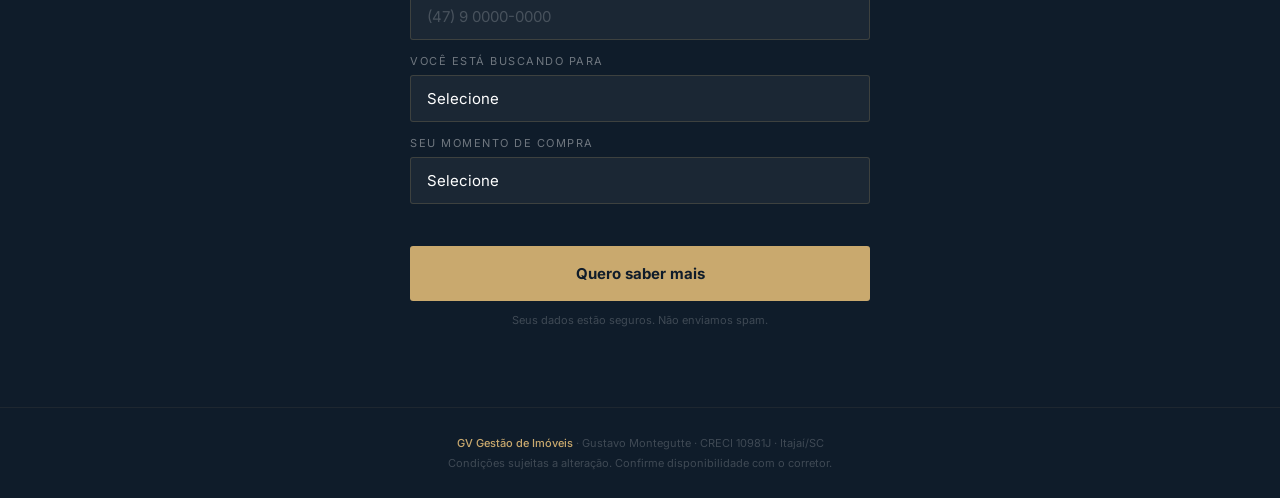
==== commit de0843ac: "Redesign payment simulator with approval status logic Substitui o slider único de entrada por três c" ====
--- a/index.html
+++ b/index.html
@@ -202,7 +202,8 @@
   background:rgba(255,255,255,0.03);border:1px solid rgba(201,169,110,0.2);
   border-radius:8px;padding:36px 32px;margin-bottom:40px;text-align:left;
 }
-.simulator-title{font-size:13px;letter-spacing:2px;text-transform:uppercase;color:var(--gold);margin-bottom:24px;text-align:center}
+.simulator-title{font-size:13px;letter-spacing:2px;text-transform:uppercase;color:var(--gold);margin-bottom:16px;text-align:center}
+.sim-intro{font-size:13px;color:rgba(255,255,255,0.45);line-height:1.7;text-align:center;max-width:520px;margin:0 auto 30px}
 .sim-row{margin-bottom:26px}
 .sim-row-head{display:flex;justify-content:space-between;align-items:baseline;margin-bottom:10px}
 .sim-row-head label{font-size:13px;color:rgba(255,255,255,0.6)}
@@ -221,9 +222,40 @@
   width:20px;height:20px;border-radius:50%;background:var(--gold);cursor:pointer;
   border:3px solid var(--navy);box-shadow:0 0 0 1px var(--gold);
 }
+.sim-inputs-grid{display:grid;grid-template-columns:repeat(auto-fit,minmax(140px,1fr));gap:16px;margin-bottom:6px}
+.sim-input-item{text-align:center}
+.sim-input-item label{display:block;font-size:11px;color:rgba(255,255,255,0.5);margin-bottom:8px}
+.sim-input-wrap{
+  display:flex;align-items:center;justify-content:center;gap:4px;
+  background:rgba(255,255,255,0.05);border:1px solid rgba(201,169,110,0.25);
+  border-radius:4px;padding:10px 12px;transition:border-color 0.2s;
+}
+.sim-input-wrap:focus-within{border-color:var(--gold)}
+.sim-input-wrap input{
+  width:100%;background:none;border:none;outline:none;color:var(--white);
+  font-family:'Playfair Display',serif;font-size:20px;font-weight:700;text-align:center;
+  -moz-appearance:textfield;
+}
+.sim-input-wrap input::-webkit-outer-spin-button,.sim-input-wrap input::-webkit-inner-spin-button{-webkit-appearance:none;margin:0}
+.sim-input-wrap span{color:rgba(255,255,255,0.4);font-size:14px}
+.sim-input-hint{display:block;font-size:10px;color:rgba(255,255,255,0.3);margin-top:6px}
+
+.sim-status{
+  display:flex;align-items:center;justify-content:center;gap:10px;text-align:left;
+  border-radius:6px;padding:14px 20px;margin:26px 0 6px;font-size:13px;font-weight:600;
+  border:1px solid transparent;transition:background 0.3s,border-color 0.3s,color 0.3s;
+}
+.sim-status .dot{width:9px;height:9px;border-radius:50%;flex-shrink:0}
+.sim-status.approved{background:rgba(34,197,94,0.12);border-color:rgba(34,197,94,0.35);color:var(--green)}
+.sim-status.approved .dot{background:var(--green)}
+.sim-status.analysis{background:rgba(245,158,11,0.12);border-color:rgba(245,158,11,0.35);color:#F59E0B}
+.sim-status.analysis .dot{background:#F59E0B}
+.sim-status.rejected{background:rgba(239,68,68,0.12);border-color:rgba(239,68,68,0.35);color:var(--red)}
+.sim-status.rejected .dot{background:var(--red)}
+
 .sim-results{
   display:grid;grid-template-columns:repeat(auto-fit,minmax(140px,1fr));gap:14px;
-  margin-top:28px;padding-top:26px;border-top:1px solid rgba(201,169,110,0.15);
+  margin-top:22px;padding-top:26px;border-top:1px solid rgba(201,169,110,0.15);
 }
 .sim-result{text-align:center}
 .sim-result .n{font-family:'Playfair Display',serif;font-size:clamp(18px,2.4vw,24px);font-weight:700;color:var(--white);display:block}
@@ -454,7 +486,8 @@
 
     <!-- SIMULADOR INTERATIVO -->
     <div class="simulator fade-up">
-      <p class="simulator-title">Simule sua entrada</p>
+      <p class="simulator-title">Simule sua aprovação</p>
+      <p class="sim-intro">60% do imóvel é financiado na entrega (Ago/2030). Os outros 40% você distribui como quiser entre entrada, parcelas mensais e reforços anuais — ajuste os campos abaixo e veja sua condição.</p>
 
       <div class="sim-row">
         <div class="sim-row-head">
@@ -464,21 +497,43 @@
         <input type="range" id="simValor" min="643000" max="900000" step="1000" value="643000">
       </div>
 
-      <div class="sim-row">
-        <div class="sim-row-head">
+      <div class="sim-inputs-grid">
+        <div class="sim-input-item">
           <label>Entrada</label>
-          <span class="sim-val" id="simEntradaLabel">10%</span>
+          <div class="sim-input-wrap">
+            <input type="number" id="pctEntrada" value="10" min="0" max="100" inputmode="numeric">
+            <span>%</span>
+          </div>
+          <span class="sim-input-hint">sugestão: 10%</span>
         </div>
-        <input type="range" id="simEntrada" min="10" max="30" step="1" value="10">
-      </div>
+        <div class="sim-input-item">
+          <label>Parcelas mensais (47x)</label>
+          <div class="sim-input-wrap">
+            <input type="number" id="pctParcelas" value="15" min="0" max="100" inputmode="numeric">
+            <span>%</span>
+          </div>
+          <span class="sim-input-hint">sugestão: 15%</span>
+        </div>
+        <div class="sim-input-item">
+          <label>Reforços anuais (4x)</label>
+          <div class="sim-input-wrap">
+            <input type="number" id="pctReforcos" value="15" min="0" max="100" inputmode="numeric">
+            <span>%</span>
+          </div>
+          <span class="sim-input-hint">sugestão: 15%</span>
+        </div>
+      </div>
+
+      <div class="sim-status" id="simStatus"></div>
 
       <div class="sim-results">
-        <div class="sim-result"><span class="n" id="resEntradaTotal">—</span><span class="lbl">Entrada total</span></div>
+        <div class="sim-result"><span class="n" id="resTotalPago">—</span><span class="lbl">Total até a entrega (<span id="resTotalPct">40</span>%)</span></div>
+        <div class="sim-result"><span class="n" id="resEntradaValor">—</span><span class="lbl">Entrada</span></div>
         <div class="sim-result"><span class="n" id="resParcelaMensal">—</span><span class="lbl">47x mensais de</span></div>
         <div class="sim-result"><span class="n" id="resReforco">—</span><span class="lbl">4x reforço de</span></div>
-        <div class="sim-result"><span class="n" id="resFinanciado">—</span><span class="lbl">Financiado na entrega</span></div>
-      </div>
-      <p class="sim-note">Simulação estimada para fins ilustrativos. Valores finais sujeitos a confirmação com o corretor.</p>
+        <div class="sim-result"><span class="n" id="resFinanciado">—</span><span class="lbl">Financiado (<span id="resFinPct">60</span>%)</span></div>
+      </div>
+      <p class="sim-note">Simulação estimada para fins ilustrativos. Aprovação sujeita a análise da construtora.</p>
     </div>
 
     <div class="aprovado fade-up">
@@ -702,30 +757,58 @@
 
 // Payment simulator
 const simValor = document.getElementById('simValor');
-const simEntrada = document.getElementById('simEntrada');
+const pctEntrada = document.getElementById('pctEntrada');
+const pctParcelas = document.getElementById('pctParcelas');
+const pctReforcos = document.getElementById('pctReforcos');
+const simStatus = document.getElementById('simStatus');
 const fmt = (n) => 'R$ ' + Math.round(n).toLocaleString('pt-BR');
+
+function clampPct(input){
+  let v = parseFloat(input.value);
+  if (isNaN(v) || v < 0) v = 0;
+  if (v > 100) v = 100;
+  return v;
+}
 
 function updateSimulator(){
   const valor = parseFloat(simValor.value);
-  const entradaPct = parseFloat(simEntrada.value);
-
   document.getElementById('simValorLabel').textContent = fmt(valor);
-  document.getElementById('simEntradaLabel').textContent = entradaPct + '%';
-
-  const entradaTotal = valor * (entradaPct / 100);
-  const reforcoTotal = valor * 0.10;
-  const financiadoTotal = valor - entradaTotal - reforcoTotal;
-
-  const parcelaMensal = entradaTotal / 47;
-  const reforcoParcela = reforcoTotal / 4;
-
-  document.getElementById('resEntradaTotal').textContent = fmt(entradaTotal);
-  document.getElementById('resParcelaMensal').textContent = fmt(parcelaMensal);
-  document.getElementById('resReforco').textContent = fmt(reforcoParcela);
-  document.getElementById('resFinanciado').textContent = fmt(financiadoTotal);
-}
-simValor.addEventListener('input', updateSimulator);
-simEntrada.addEventListener('input', updateSimulator);
+
+  const pE = clampPct(pctEntrada);
+  const pP = clampPct(pctParcelas);
+  const pR = clampPct(pctReforcos);
+  const total = pE + pP + pR;
+  const financiadoPct = Math.max(0, 100 - total);
+
+  const entradaValor = valor * pE / 100;
+  const parcelasValor = valor * pP / 100;
+  const reforcosValor = valor * pR / 100;
+  const financiadoValor = valor * financiadoPct / 100;
+
+  document.getElementById('resTotalPago').textContent = fmt(entradaValor + parcelasValor + reforcosValor);
+  document.getElementById('resTotalPct').textContent = total;
+  document.getElementById('resEntradaValor').textContent = fmt(entradaValor);
+  document.getElementById('resParcelaMensal').textContent = fmt(parcelasValor / 47);
+  document.getElementById('resReforco').textContent = fmt(reforcosValor / 4);
+  document.getElementById('resFinanciado').textContent = fmt(financiadoValor);
+  document.getElementById('resFinPct').textContent = financiadoPct;
+
+  simStatus.classList.remove('approved','analysis','rejected');
+  let text;
+  if (total >= 40) {
+    simStatus.classList.add('approved');
+    text = `Aprovado — ${total}% pago até a entrega atende a condição exigida.`;
+  } else if (total >= 31) {
+    simStatus.classList.add('analysis');
+    text = `Em análise — ${total}% até a entrega. Faltam ${40 - total} pontos percentuais para aprovação direta.`;
+  } else {
+    simStatus.classList.add('rejected');
+    text = `Reprovado — ${total}% é insuficiente. É preciso no mínimo 40% pago até a entrega.`;
+  }
+  simStatus.innerHTML = `<span class="dot"></span><span>${text}</span>`;
+}
+
+[simValor, pctEntrada, pctParcelas, pctReforcos].forEach(el => el.addEventListener('input', updateSimulator));
 updateSimulator();
 
 // Phone mask
